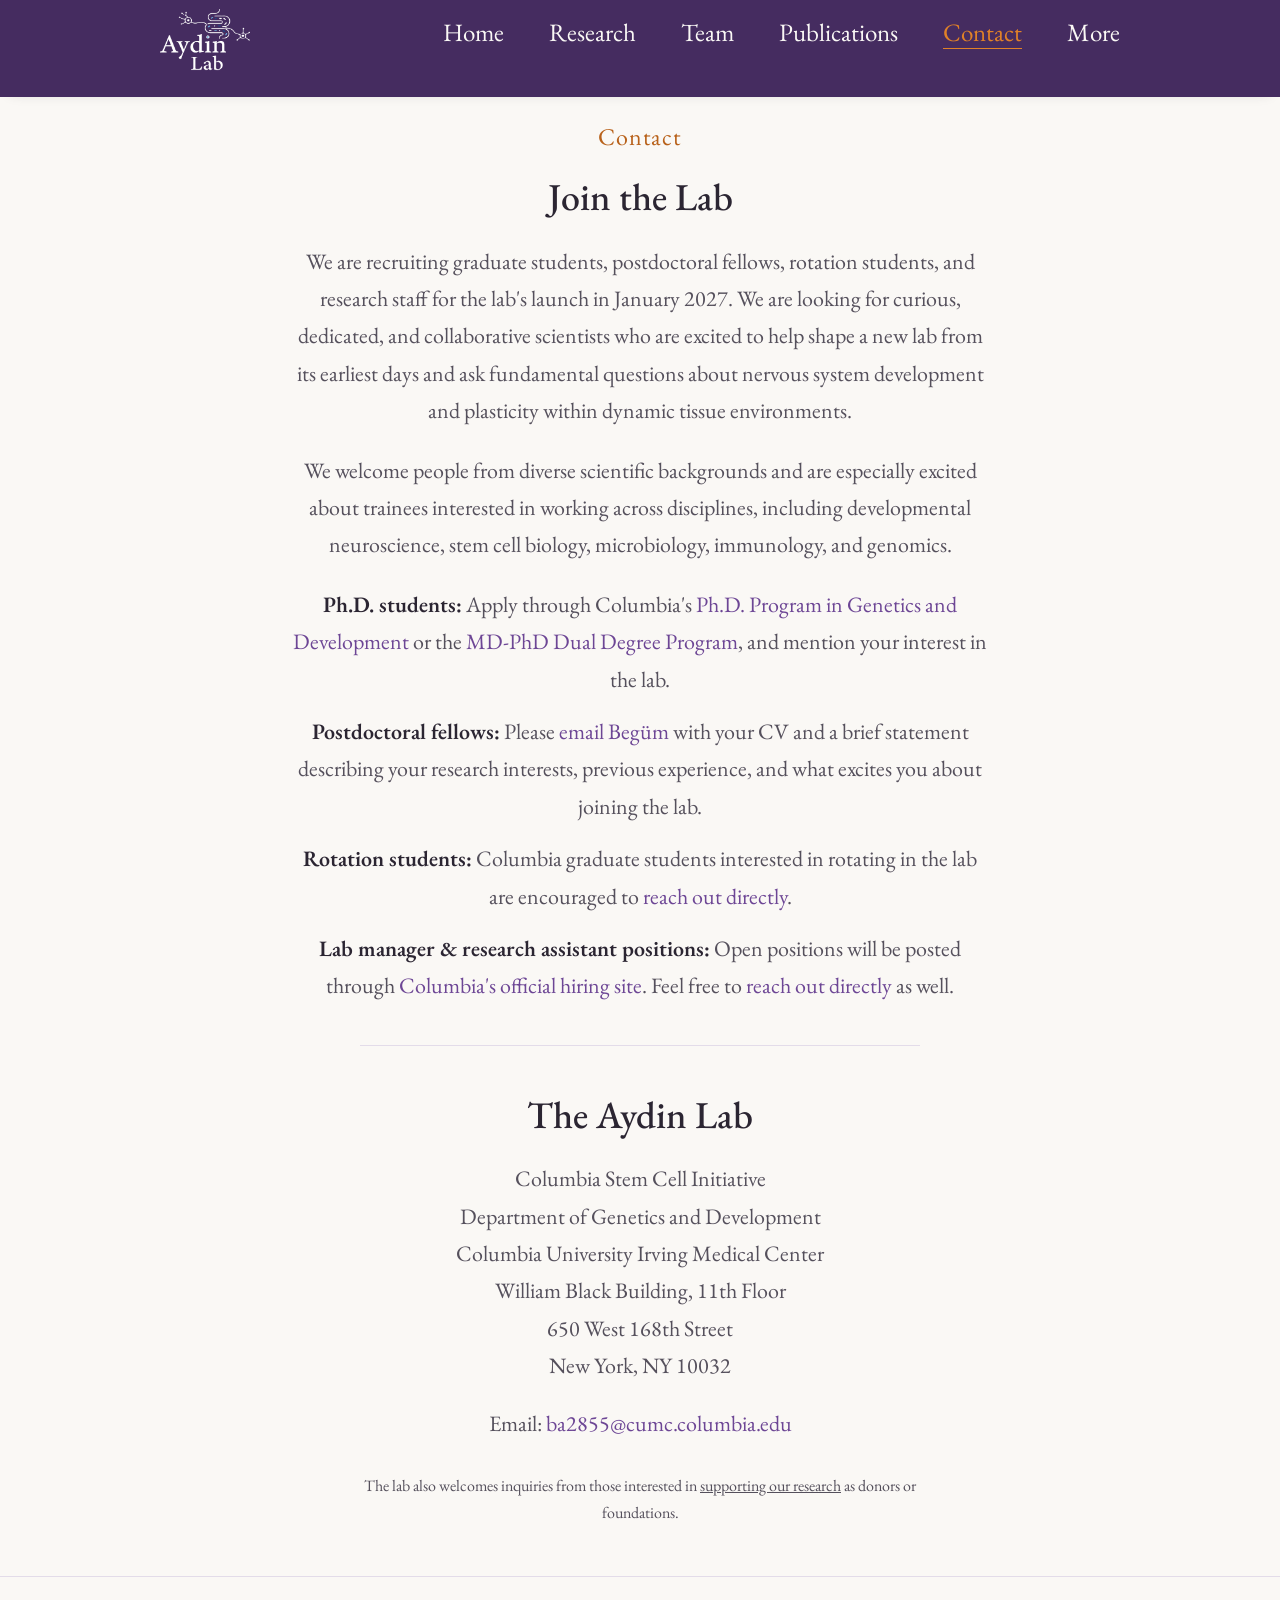
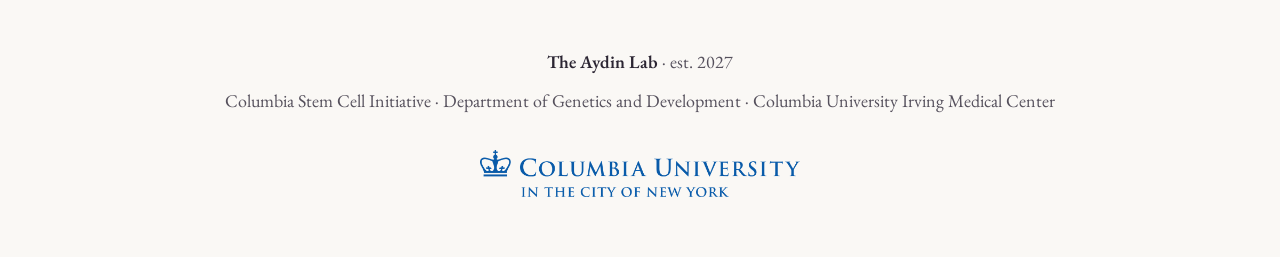
==== contact.html @ 418fba62 "Add files via upload" ====
<!doctype html>
<html lang="en">
<head>
<meta charset="UTF-8">
<meta name="viewport" content="width=device-width, initial-scale=1.0">
<title>Contact | The Aydin Lab</title>
<link rel="preconnect" href="https://fonts.googleapis.com">
<link rel="preconnect" href="https://fonts.gstatic.com" crossorigin>
<link href="https://fonts.googleapis.com/css2?family=EB+Garamond:ital,wght@0,400..700;1,400..700&display=swap" rel="stylesheet">
<link rel="stylesheet" href="styles.css">
</head>
<body class="inner-page page-tight">

<header class="site-header">
  <div class="wrap header-inner">
    <div class="header-left">
      <a href="index.html"><img src="images/logo-final-white.png" alt="The Aydin Lab"></a>
    </div>
    <nav>
      <ul class="nav-links">
      <li><a href="index.html">Home</a></li>
      <li><a href="research.html">Research</a></li>
      <li><a href="people.html">Team</a></li>
      <li><a href="publications.html">Publications</a></li>
      <li><a href="contact.html" class="active">Contact</a></li>
      <li class="has-dropdown">
        <a href="lab-values.html">More</a>
        <ul class="dropdown-menu">
          <li><a href="lab-values.html">Lab Values</a></li>
          <li><a href="funding.html">Funding</a></li>
        </ul>
      </li>
    </ul>
    </nav>
  </div>
</header>

<section class="hero plain hero-bare">
  <div class="wrap">
    <div class="eyebrow">Contact</div>
  </div>
</section>

<main class="wrap">
  <section class="card" id="join-us" style="max-width: 700px; margin-left: auto; margin-right: auto; text-align: center;">
    <h2>Join the Lab</h2>
    <p>We are recruiting graduate students, postdoctoral fellows, rotation students, and research staff for the lab's launch in January 2027. We are looking for curious, dedicated, and collaborative scientists who are excited to help shape a new lab from its earliest days and ask fundamental questions about nervous system development and plasticity within dynamic tissue environments.</p>
    <p>We welcome people from diverse scientific backgrounds and are especially excited about trainees interested in working across disciplines, including developmental neuroscience, stem cell biology, microbiology, immunology, and genomics.</p>
    <p style="margin: 0 auto 0.75rem;"><strong>Ph.D. students:</strong> Apply through Columbia's <a href="https://www.genetics.cuimc.columbia.edu/education/phd-training-program" target="_blank" rel="noopener">Ph.D. Program in Genetics and Development</a> or the <a href="https://www.vagelos.columbia.edu/education/academic-programs/md-dual-degrees-and-special-programs/md-phd-dual-degree-program" target="_blank" rel="noopener">MD-PhD Dual Degree Program</a>, and mention your interest in the lab.</p>
    <p style="margin: 0 auto 0.75rem;"><strong>Postdoctoral fellows:</strong> Please <a href="mailto:ba2855@cumc.columbia.edu">email Begüm</a> with your CV and a brief statement describing your research interests, previous experience, and what excites you about joining the lab.</p>
    <p style="margin: 0 auto 0.75rem;"><strong>Rotation students:</strong> Columbia graduate students interested in rotating in the lab are encouraged to <a href="mailto:ba2855@cumc.columbia.edu">reach out directly</a>.</p>
    <p style="margin: 0 auto;"><strong>Lab manager & research assistant positions:</strong> Open positions will be posted through <a href="https://opportunities.columbia.edu/jobs/search" target="_blank" rel="noopener">Columbia's official hiring site</a>. Feel free to <a href="mailto:ba2855@cumc.columbia.edu">reach out directly</a> as well.</p>
  </section>

  <section class="card" style="max-width: 560px; margin: 0 auto; text-align: center;">
    <h2>The Aydin Lab</h2>
    <p style="margin: 0 auto 1rem;">
      Columbia Stem Cell Initiative<br>
      Department of Genetics and Development<br>
      Columbia University Irving Medical Center<br>
      William Black Building, 11th Floor<br>
      650 West 168th Street<br>
      New York, NY 10032
    </p>
    <p style="margin: 0 auto;">Email: <a href="mailto:ba2855@cumc.columbia.edu">ba2855@cumc.columbia.edu</a></p>
  </section>
</main>

<p class="subtle-support">The lab also welcomes inquiries from those interested in <a href="mailto:ba2855@cumc.columbia.edu?subject=Supporting%20The%20Aydin%20Lab">supporting our research</a> as donors or foundations.</p>

<footer>
  <div class="wrap">
    <div><strong>The Aydin Lab</strong> · est. 2027</div>
    <div>Columbia Stem Cell Initiative · Department of Genetics and Development · Columbia University Irving Medical Center</div>
    <img src="images/columbia-logo-blue.png" alt="Columbia University in the City of New York" class="footer-logo">
  </div>
</footer>

</body>
</html>
---- styles.css ----
/* ---------- Reset & base ---------- */
* { box-sizing: border-box; margin: 0; padding: 0; }

:root {
  --font: "EB Garamond", Georgia, "Times New Roman", serif;

  --ink: #2b2532;
  --ink-soft: #55505c;
  --paper: #faf8f5;
  --paper-alt: #f2f1ee;
  --line: #e3dce9;

  --purple: #6d4695;
  --purple-dark: #452c60;
  --orange: #e08128;
  --orange-dark: #b8611a;
  --periwinkle: #7b7fe0;

  --maxw: 1040px;
  --textw: 700px;
}

html { scroll-behavior: smooth; font-size: 20px; }

body {
  font-family: var(--font);
  color: var(--ink);
  background: var(--paper);
  line-height: 1.7;
  font-size: 22px;
}

h1, h2, h3 {
  font-family: var(--font);
  font-weight: 500;
  line-height: 1.25;
  color: var(--ink);
}

h1 { font-size: 2.5rem; margin-bottom: 0.75rem; }
h2 { font-size: 1.9rem; margin-bottom: 1.1rem; }
h3 { font-size: 1.3rem; margin-bottom: 0.4rem; }

p { margin-bottom: 1.1rem; color: var(--ink-soft); }

a { color: var(--purple); text-decoration: none; }
a:hover { color: var(--orange-dark); text-decoration: underline; }

ul { margin-left: 1.2rem; margin-bottom: 1rem; color: var(--ink-soft); }
li { margin-bottom: 0.6rem; }

strong, b { font-weight: 600; color: var(--ink); }

.wrap {
  max-width: var(--maxw);
  margin: 0 auto;
  padding: 0 2rem;
}

/* ---------- Nav ---------- */
header.site-header {
  background: var(--paper);
  border-bottom: 1px solid #d8d3cd;
  box-shadow: 0 6px 12px -10px rgba(43,37,50,0.18);
  position: sticky;
  top: 0;
  z-index: 10;
}

/* Home page: logo centered above nav */
.logo-row {
  display: flex;
  justify-content: center;
  padding-top: 0.5rem;
}
.logo-row img { height: 140px; width: auto; }

.header-tagline {
  text-align: center;
  font-size: 1.1rem;
  font-weight: 700;
  color: var(--ink-soft);
  margin-top: -0.4rem;
}

nav.wrap {
  display: flex;
  align-items: center;
  justify-content: center;
  flex-wrap: wrap;
  padding-top: 0.6rem;
  padding-bottom: 1rem;
  gap: 0.75rem;
}

/* Inner pages: logo left, nav right */
.header-inner {
  display: flex;
  align-items: center;
  justify-content: space-between;
  flex-wrap: wrap;
  gap: 1rem;
  padding: 0.45rem 2rem;
}
.header-left {
  display: flex;
  flex-direction: column;
  align-items: flex-start;
}
.header-left img { height: 68px; width: auto; }

.nav-links {
  display: flex;
  gap: 2.75rem;
  flex-wrap: wrap;
  list-style: none;
  justify-content: center;
}
.header-inner .nav-links { justify-content: flex-end; gap: 2.25rem; }

@media (max-width: 720px) {
  .header-inner { flex-direction: column; align-items: center; text-align: center; }
  .header-left { align-items: center; }
  .header-inner .nav-links { justify-content: center; }
}
.nav-links a {
  color: var(--ink);
  font-size: 1.25rem;
}
.nav-links a:hover, .nav-links a.active {
  color: var(--orange-dark);
  text-decoration: none;
  border-bottom: 1px solid var(--orange-dark);
}

.nav-links li.has-dropdown { position: relative; }
.dropdown-menu {
  display: none;
  position: absolute;
  top: 100%;
  left: 0;
  min-width: 170px;
  background: var(--paper);
  border-radius: 4px;
  box-shadow: 0 10px 24px -6px rgba(43,37,50,0.18);
  padding: 0.4rem 0;
  z-index: 20;
  list-style: none;
  margin: 0;
}
.has-dropdown:hover .dropdown-menu,
.has-dropdown:focus-within .dropdown-menu {
  display: block;
}
.dropdown-menu li { margin-bottom: 0; }
.dropdown-menu a {
  display: block;
  color: var(--ink) !important;
  font-size: 1.05rem;
  padding: 0.55rem 1.25rem;
  border-bottom: none !important;
}
.dropdown-menu a:hover, .dropdown-menu a.active {
  color: var(--orange-dark) !important;
  background: var(--paper-alt);
}

/* Inner pages (everything except home): purple header, tighter spacing */
.inner-page header.site-header {
  background: var(--purple-dark);
  border-bottom: none;
}
.inner-page .nav-links a { color: var(--paper); }
.inner-page .nav-links a:hover, .inner-page .nav-links a.active {
  color: var(--orange);
  border-bottom: 1px solid var(--orange);
}
.inner-page main { padding: 0.5rem 0 4.5rem; }
.inner-page section { margin-bottom: 4rem; }
.inner-page .hero.plain { padding: 1.75rem 0 0.25rem; margin-bottom: 0.5rem; }

/* Contact, Publications, Lab Values: much less vertical padding — these pages run short */
.page-tight main { padding: 0.5rem 0 1.5rem; }
.page-tight section { margin-bottom: 2rem; }

/* Bare hero: just an eyebrow label, no heading/lede — collapse it down to the label itself */
.inner-page .hero.plain.hero-bare { padding: 1rem 0 0; margin-bottom: 0.25rem; }
.hero.plain.hero-bare .eyebrow { margin-bottom: 0; }

/* ---------- Hero ---------- */
.hero {
  padding: 3rem 0 6.5rem;
  margin-bottom: 0;
  background: var(--paper-alt);
  text-align: center;
}
.hero.plain {
  background: transparent;
  padding: 4rem 0 1.5rem;
}
.hero .eyebrow {
  font-size: 1.2rem;
  font-style: normal;
  letter-spacing: 0.03em;
  color: var(--orange-dark);
  margin-bottom: 1.75rem;
}
.hero h1 {
  max-width: 880px;
  margin-left: auto;
  margin-right: auto;
  font-size: 2.85rem;
}
.hero .lede {
  font-size: 1.3rem;
  max-width: 780px;
  margin: 1.5rem auto 0;
  color: var(--ink);
}

.banner {
  background: var(--purple-dark);
  color: var(--paper);
}
.banner .wrap {
  padding: 0.85rem 2rem;
  display: flex;
  align-items: center;
  justify-content: space-between;
  flex-wrap: wrap;
  gap: 0.5rem;
  font-size: 0.95rem;
}
.banner a { color: var(--orange); font-weight: 600; text-decoration: underline; }

.band {
  background: var(--periwinkle);
  color: white;
  padding: 2.25rem 0;
  text-align: center;
}
.band h2, .band h3 { color: white; }
.band p { color: rgba(255,255,255,0.92); max-width: var(--textw); margin-left: auto; margin-right: auto; }
.band a { color: white; text-decoration: underline; }

/* ---------- Sections / cards ---------- */
main { padding: 1.5rem 0 6rem; }
section { margin-bottom: 6rem; }
section:last-child { margin-bottom: 0; }

.prose { max-width: var(--textw); margin: 0 auto; text-align: center; }
.prose p { max-width: none; }
.prose .direction-question {
  font-style: italic;
  font-size: 1.05rem;
  color: var(--orange-dark);
  margin-top: -0.5rem;
}

/* Research page: microscopy figures, sized consistently and centered within the prose */
.research-figure {
  margin: 2rem auto;
  max-width: none;
}
.research-figure img {
  width: 260px;
  height: 260px;
  object-fit: cover;
  border-radius: 4px;
  display: block;
  margin: 0 auto;
}
.research-figure figcaption {
  margin-top: 0.75rem;
  font-size: 0.85rem;
  font-style: italic;
  color: var(--ink-soft);
}

.btn {
  display: inline-block;
  padding: 0.7rem 1.7rem;
  background: var(--purple);
  color: var(--paper) !important;
  border-radius: 3px;
  font-size: 1rem;
  text-decoration: none !important;
}
.btn:hover { background: var(--purple-dark); }
.btn.secondary {
  background: transparent;
  color: var(--ink) !important;
  border: 1px solid var(--ink);
}
.btn.secondary:hover { background: var(--ink); color: var(--paper) !important; }
.cta-row { display: flex; gap: 1rem; flex-wrap: wrap; margin-top: 2rem; justify-content: center; }

.card {
  background: transparent;
  border-top: 1px solid var(--line);
  border-radius: 0;
  padding: 2.25rem 0 0;
}
.card:first-child { border-top: none; padding-top: 0; }

/* ---------- Question / feature grid ---------- */
.qa-grid {
  display: grid;
  grid-template-columns: repeat(2, 1fr);
  gap: 2.5rem;
  margin-top: 1.5rem;
  text-align: left;
}
.qa-card {
  background: transparent;
  border-top: 1px solid var(--line);
  border-radius: 0;
  padding: 1.75rem 0 0;
}
.qa-card .num {
  font-size: 1.6rem;
  font-style: italic;
  color: var(--orange-dark);
  margin-bottom: 0.5rem;
  display: block;
}
.qa-card p { margin-bottom: 0; color: var(--ink); font-size: 1.05rem; }

/* ---------- Lab values ---------- */
.values-illustration {
  display: block;
  max-width: 220px;
  width: 100%;
  height: auto;
  margin: 0 auto;
  transform: translateX(1mm);
}
.values-grid {
  display: grid;
  grid-template-columns: repeat(3, 1fr);
  gap: 2.5rem;
  margin-top: 1.5rem;
  text-align: left;
}
.value-card {
  background: transparent;
  border-top: 1px solid var(--line);
  border-radius: 0;
  padding: 1.75rem 0 0;
}
.value-card h3 { color: var(--orange-dark); font-size: 1.15rem; margin-bottom: 0.6rem; text-align: left; }
.value-card p { margin-bottom: 0; color: var(--ink); font-size: 1.02rem; text-align: left; }

/* ---------- Funding ---------- */
.funding-grid {
  display: flex;
  align-items: center;
  justify-content: center;
  flex-wrap: wrap;
  gap: 4rem;
  margin-top: 0.5rem;
}
.funder-logo { max-height: 160px; max-width: 420px; width: auto; height: auto; }
.funder-logo-simons { max-width: 240px; }

/* ---------- People ---------- */
.person-card {
  display: flex;
  gap: 3rem;
  align-items: flex-start;
  flex-wrap: wrap;
  margin-bottom: 4rem;
  text-align: left;
}
.person-card img.photo {
  width: 200px;
  height: 200px;
  object-fit: cover;
  border-radius: 8px;
  flex-shrink: 0;
}
.person-card .placeholder-photo {
  width: 200px;
  height: 200px;
  border-radius: 8px;
  background: var(--paper-alt);
  display: flex;
  align-items: center;
  justify-content: center;
  color: var(--ink-soft);
  font-size: 2.5rem;
  flex-shrink: 0;
}
.person-card .info { flex: 1; min-width: 280px; padding-top: 0.25rem; }
.person-card .role { color: var(--purple); font-size: 1rem; font-style: italic; margin-bottom: 0.6rem; }
.social-icon-link { display: inline-block; vertical-align: middle; margin-left: 0.15rem; opacity: 0.75; }
.social-icon-link:hover { opacity: 1; }
.social-icon { width: 18px; height: 18px; display: block; }

/* ---------- Publications ---------- */
.pub-list { list-style: none; margin-left: 0; text-align: left; }
.pub-list li {
  padding: 1.5rem 0;
  border-bottom: 1px solid var(--line);
  color: var(--ink);
}
.pub-list li:last-child { border-bottom: none; }
.pub-note { font-size: 0.9rem; color: var(--purple); font-style: italic; margin-top: 0.3rem; }
.pub-list a.read-link { font-size: 0.9rem; margin-left: 0.35rem; }

.scholar-link { margin-top: 1.75rem; text-align: center; }

.section-label {
  font-size: 0.95rem;
  font-style: italic;
  letter-spacing: 0.02em;
  color: var(--orange-dark);
  margin-bottom: 0.5rem;
}

.subtle-support {
  text-align: center;
  font-size: 0.8rem;
  color: var(--ink-soft);
  max-width: 560px;
  margin: 0 auto 2.5rem;
}
.subtle-support a { color: var(--ink-soft); text-decoration: underline; }
.subtle-support a:hover { color: var(--orange-dark); }

#join-us { scroll-margin-top: 7rem; }

/* ---------- Footer ---------- */
footer {
  padding: 3.5rem 0 3rem;
  color: var(--ink-soft);
  font-size: 0.9rem;
  background: transparent;
  border-top: 1px solid var(--line);
  text-align: center;
}
footer .wrap { display: flex; flex-direction: column; align-items: center; gap: 0.4rem; }
footer a { color: var(--ink-soft); }
footer a:hover { color: var(--orange-dark); }
.footer-logo { max-width: 320px; width: 100%; height: auto; margin-top: 1.25rem; }

/* ---------- Loading state for JS-rendered lists ---------- */
.loading-note { color: var(--ink-soft); font-style: italic; }

@media (max-width: 720px) {
  h1 { font-size: 2rem; }
  .hero { padding: 3rem 0 2.5rem; }
  .person-card { flex-direction: column; }
  .qa-grid { grid-template-columns: 1fr; }
  .pub-grid { grid-template-columns: 1fr; }
  .values-grid { grid-template-columns: 1fr; }
  .funding-grid { gap: 2rem; }
  .band { padding: 2.5rem 0; }
  section { margin-bottom: 3rem; }
  .nav-links { gap: 1.25rem; }
  .dropdown-menu { position: static; box-shadow: none; background: transparent; padding-left: 1rem; }
  .dropdown-menu a { color: inherit !important; }
}
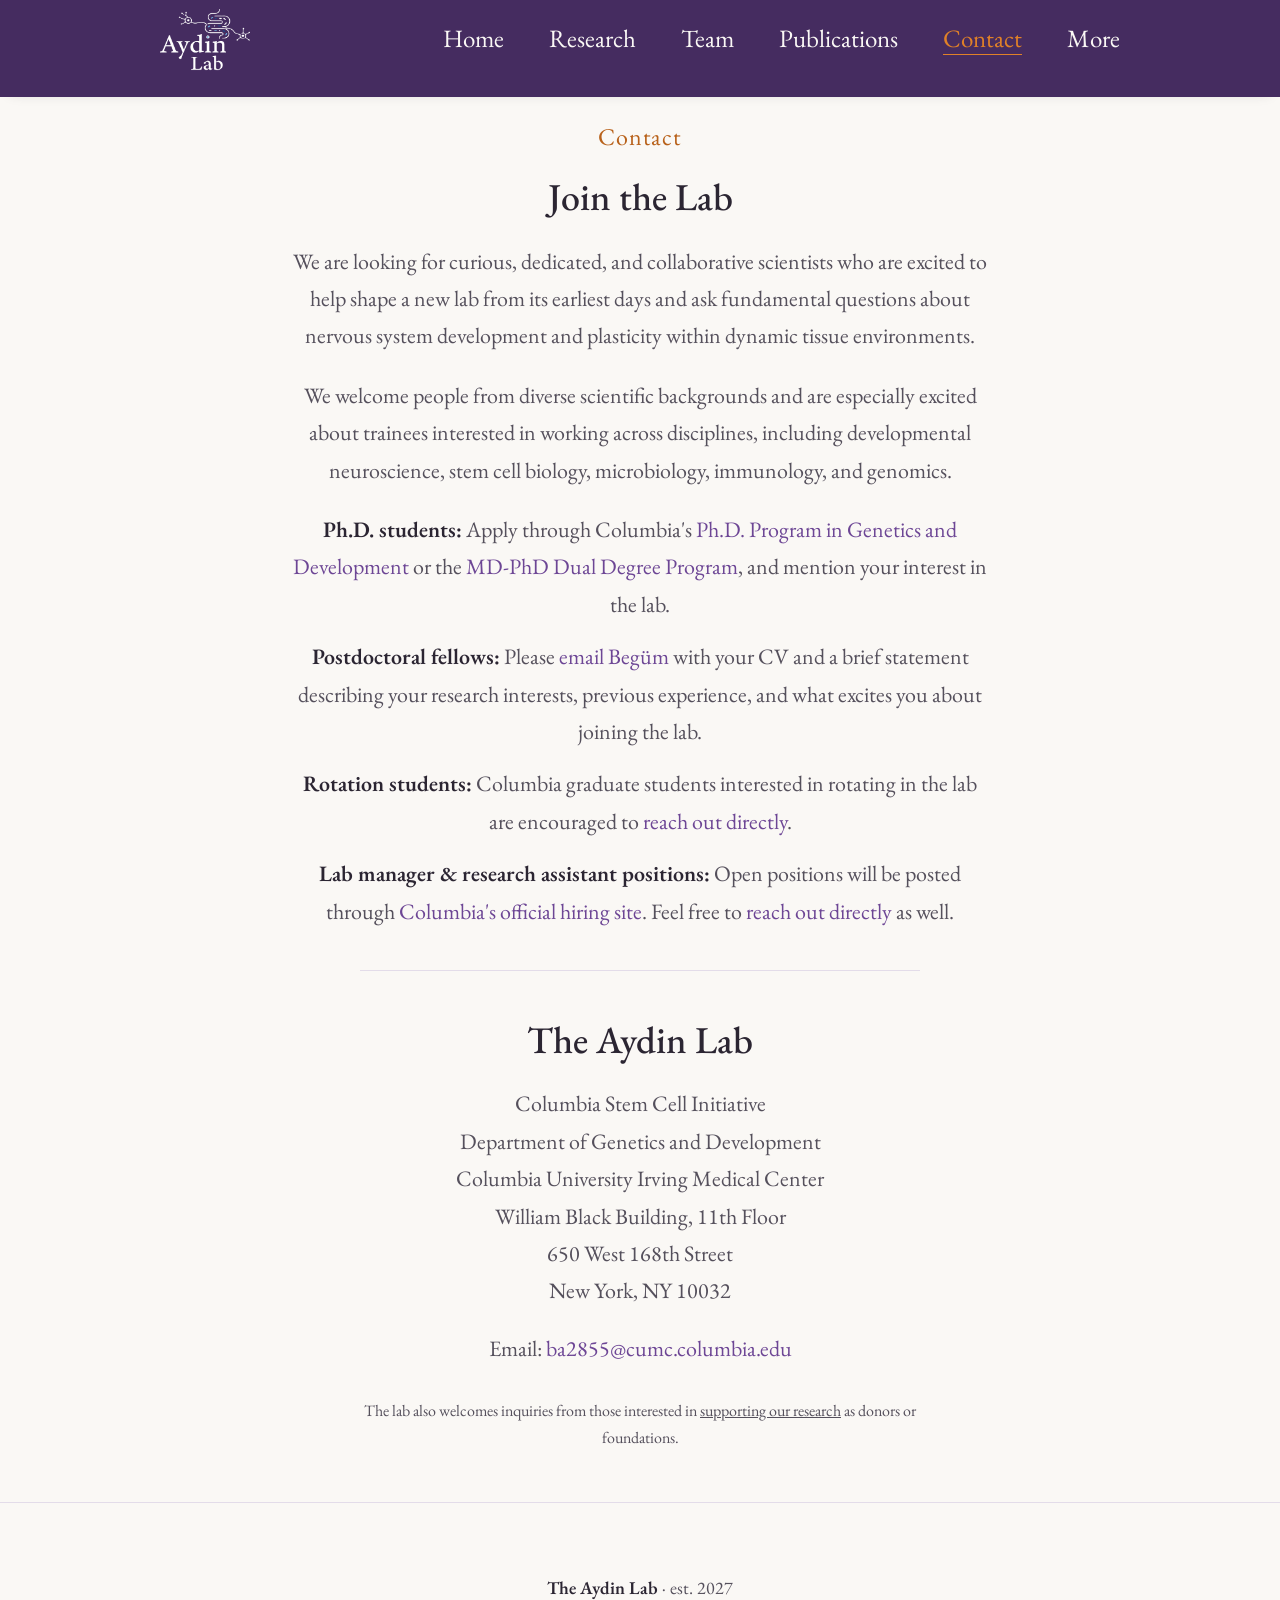
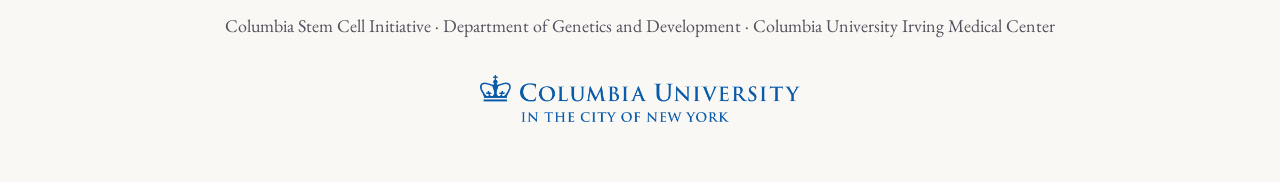
==== commit 98583b8d: "Remove redundant sentence from recruitment section" ====
--- a/contact.html
+++ b/contact.html
@@ -44,7 +44,7 @@
 <main class="wrap">
   <section class="card" id="join-us" style="max-width: 700px; margin-left: auto; margin-right: auto; text-align: center;">
     <h2>Join the Lab</h2>
-    <p>We are recruiting graduate students, postdoctoral fellows, rotation students, and research staff for the lab's launch in January 2027. We are looking for curious, dedicated, and collaborative scientists who are excited to help shape a new lab from its earliest days and ask fundamental questions about nervous system development and plasticity within dynamic tissue environments.</p>
+    <p>We are looking for curious, dedicated, and collaborative scientists who are excited to help shape a new lab from its earliest days and ask fundamental questions about nervous system development and plasticity within dynamic tissue environments.</p>
     <p>We welcome people from diverse scientific backgrounds and are especially excited about trainees interested in working across disciplines, including developmental neuroscience, stem cell biology, microbiology, immunology, and genomics.</p>
     <p style="margin: 0 auto 0.75rem;"><strong>Ph.D. students:</strong> Apply through Columbia's <a href="https://www.genetics.cuimc.columbia.edu/education/phd-training-program" target="_blank" rel="noopener">Ph.D. Program in Genetics and Development</a> or the <a href="https://www.vagelos.columbia.edu/education/academic-programs/md-dual-degrees-and-special-programs/md-phd-dual-degree-program" target="_blank" rel="noopener">MD-PhD Dual Degree Program</a>, and mention your interest in the lab.</p>
     <p style="margin: 0 auto 0.75rem;"><strong>Postdoctoral fellows:</strong> Please <a href="mailto:ba2855@cumc.columbia.edu">email Begüm</a> with your CV and a brief statement describing your research interests, previous experience, and what excites you about joining the lab.</p>
--- a/styles.css
+++ b/styles.css
@@ -116,12 +116,15 @@
   list-style: none;
   justify-content: center;
 }
+.nav-links li { margin-bottom: 0; }
 .header-inner .nav-links { justify-content: flex-end; gap: 2.25rem; }
 
 @media (max-width: 720px) {
-  .header-inner { flex-direction: column; align-items: center; text-align: center; }
+  .header-inner { flex-direction: column; align-items: center; text-align: center; padding: 0.3rem 0.3rem; gap: 0.3rem; }
   .header-left { align-items: center; }
-  .header-inner .nav-links { justify-content: center; }
+  .header-inner .nav-links { justify-content: center; flex-wrap: nowrap; gap: 0.22rem; }
+  .header-inner .nav-links a { font-size: 0.78rem; font-weight: 700; white-space: nowrap; }
+  .header-left img { height: 48px; }
 }
 .nav-links a {
   color: var(--ink);
@@ -209,7 +212,7 @@
   max-width: 880px;
   margin-left: auto;
   margin-right: auto;
-  font-size: 2.85rem;
+  font-size: 2.1rem;
 }
 .hero .lede {
   font-size: 1.3rem;
@@ -263,8 +266,8 @@
   max-width: none;
 }
 .research-figure img {
-  width: 260px;
-  height: 260px;
+  width: 400px;
+  height: 400px;
   object-fit: cover;
   border-radius: 4px;
   display: block;
@@ -449,7 +452,7 @@
 
 @media (max-width: 720px) {
   h1 { font-size: 2rem; }
-  .hero { padding: 3rem 0 2.5rem; }
+  .hero { padding: 1.5rem 0 2rem; }
   .person-card { flex-direction: column; }
   .qa-grid { grid-template-columns: 1fr; }
   .pub-grid { grid-template-columns: 1fr; }
@@ -457,7 +460,19 @@
   .funding-grid { gap: 2rem; }
   .band { padding: 2.5rem 0; }
   section { margin-bottom: 3rem; }
-  .nav-links { gap: 1.25rem; }
-  .dropdown-menu { position: static; box-shadow: none; background: transparent; padding-left: 1rem; }
-  .dropdown-menu a { color: inherit !important; }
-}
+  .nav-links { gap: 0.9rem; }
+  .nav-links a { font-size: 1.05rem; }
+  .dropdown-menu { right: 0; left: auto; min-width: 160px; }
+  .research-figure img { width: 85vw; height: 85vw; max-width: 320px; max-height: 320px; }
+
+  /* Shrink the home-page banner, logo, and nav so the header doesn't eat half the screen on phones */
+  .banner .wrap { padding: 0.35rem 0.75rem; font-size: 0.72rem; gap: 0.2rem; }
+  .logo-row { padding-top: 0.15rem; }
+  .logo-row img { height: 54px; }
+  .header-tagline { font-size: 0.75rem; margin-top: -0.15rem; }
+  nav.wrap { padding: 0.2rem 0.3rem 0.35rem; }
+  .nav-links a { font-size: 0.95rem; }
+  nav.wrap .nav-links { flex-wrap: nowrap; justify-content: center; gap: 0.22rem; }
+  nav.wrap .nav-links a { font-size: 0.78rem; font-weight: 700; white-space: nowrap; }
+  .hero h1 { font-size: 2.05rem; }
+}
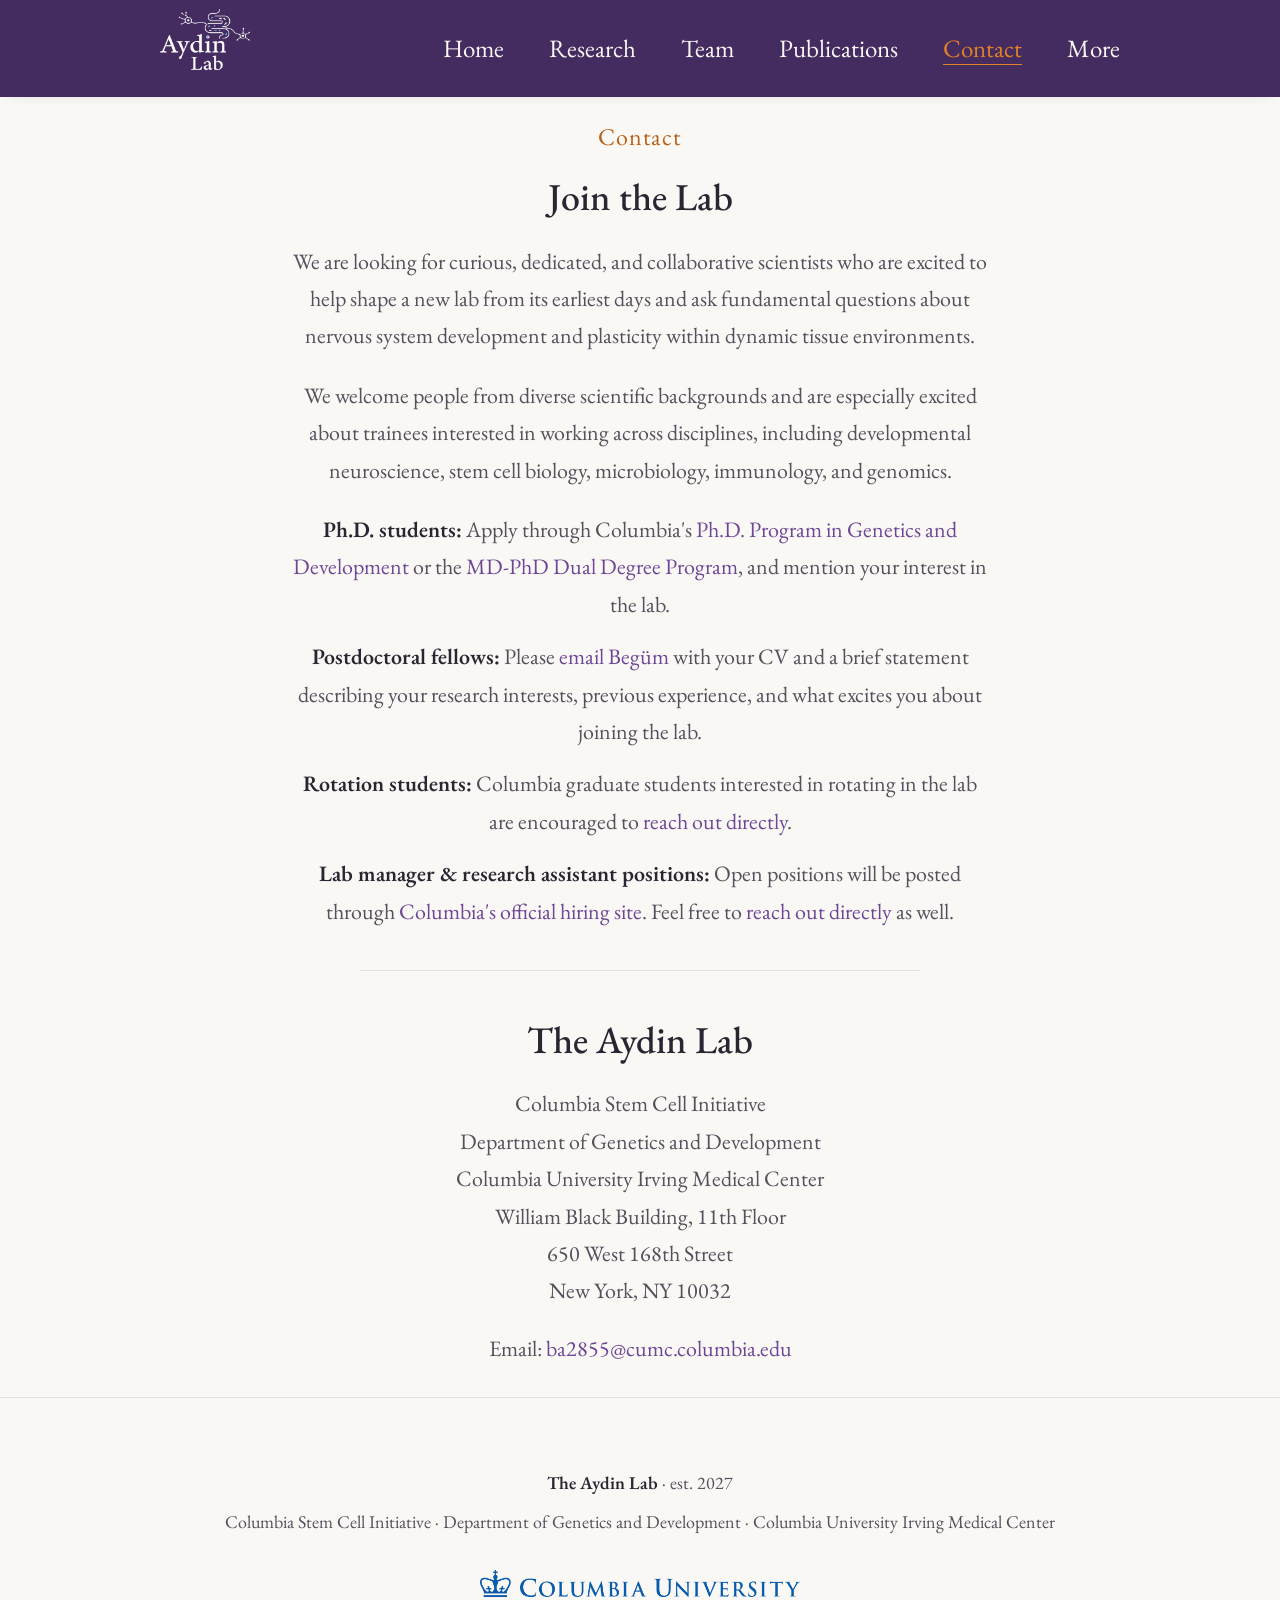
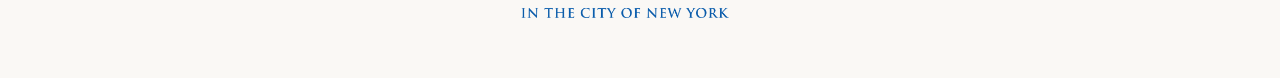
==== commit 24dbf764: "Remove support inquiry paragraph from contact.html Removed the subtle support paragraph from the con" ====
--- a/contact.html
+++ b/contact.html
@@ -66,8 +66,6 @@
   </section>
 </main>
 
-<p class="subtle-support">The lab also welcomes inquiries from those interested in <a href="mailto:ba2855@cumc.columbia.edu?subject=Supporting%20The%20Aydin%20Lab">supporting our research</a> as donors or foundations.</p>
-
 <footer>
   <div class="wrap">
     <div><strong>The Aydin Lab</strong> · est. 2027</div>
--- a/styles.css
+++ b/styles.css
@@ -115,16 +115,17 @@
   flex-wrap: wrap;
   list-style: none;
   justify-content: center;
+  margin: 0;
 }
 .nav-links li { margin-bottom: 0; }
 .header-inner .nav-links { justify-content: flex-end; gap: 2.25rem; }
 
 @media (max-width: 720px) {
-  .header-inner { flex-direction: column; align-items: center; text-align: center; padding: 0.3rem 0.3rem; gap: 0.3rem; }
+  .header-inner { flex-direction: column; align-items: center; text-align: center; padding: 0.2rem 0.3rem; gap: 0.15rem; }
   .header-left { align-items: center; }
-  .header-inner .nav-links { justify-content: center; flex-wrap: nowrap; gap: 0.22rem; }
+  .header-inner .nav-links { justify-content: center; flex-wrap: nowrap; gap: 0.45rem; }
   .header-inner .nav-links a { font-size: 0.78rem; font-weight: 700; white-space: nowrap; }
-  .header-left img { height: 48px; }
+  .header-left img { height: 62px; }
 }
 .nav-links a {
   color: var(--ink);
@@ -365,6 +366,7 @@
 }
 .funder-logo { max-height: 160px; max-width: 420px; width: auto; height: auto; }
 .funder-logo-simons { max-width: 240px; }
+.funder-logo-hhmi { max-height: 185px; }
 
 /* ---------- People ---------- */
 .person-card {
@@ -466,13 +468,14 @@
   .research-figure img { width: 85vw; height: 85vw; max-width: 320px; max-height: 320px; }
 
   /* Shrink the home-page banner, logo, and nav so the header doesn't eat half the screen on phones */
-  .banner .wrap { padding: 0.35rem 0.75rem; font-size: 0.72rem; gap: 0.2rem; }
-  .logo-row { padding-top: 0.15rem; }
-  .logo-row img { height: 54px; }
-  .header-tagline { font-size: 0.75rem; margin-top: -0.15rem; }
-  nav.wrap { padding: 0.2rem 0.3rem 0.35rem; }
+  .banner .wrap { display: block; text-align: center; padding: 0.35rem 0.75rem; font-size: 0.72rem; }
+  .banner .wrap a { margin-left: 0.35rem; white-space: nowrap; }
+  .logo-row { padding-top: 0.05rem; }
+  .logo-row img { height: 68px; }
+  .header-tagline { font-size: 0.75rem; margin-top: -0.2rem; margin-bottom: -0.1rem; }
+  nav.wrap { padding: 0.1rem 0.3rem 0.3rem; }
   .nav-links a { font-size: 0.95rem; }
-  nav.wrap .nav-links { flex-wrap: nowrap; justify-content: center; gap: 0.22rem; }
-  nav.wrap .nav-links a { font-size: 0.78rem; font-weight: 700; white-space: nowrap; }
+  nav.wrap .nav-links { flex-wrap: nowrap; justify-content: center; gap: 0.45rem; }
+  nav.wrap .nav-links a { font-size: 0.78rem; font-weight: 400; white-space: nowrap; }
   .hero h1 { font-size: 2.05rem; }
 }
